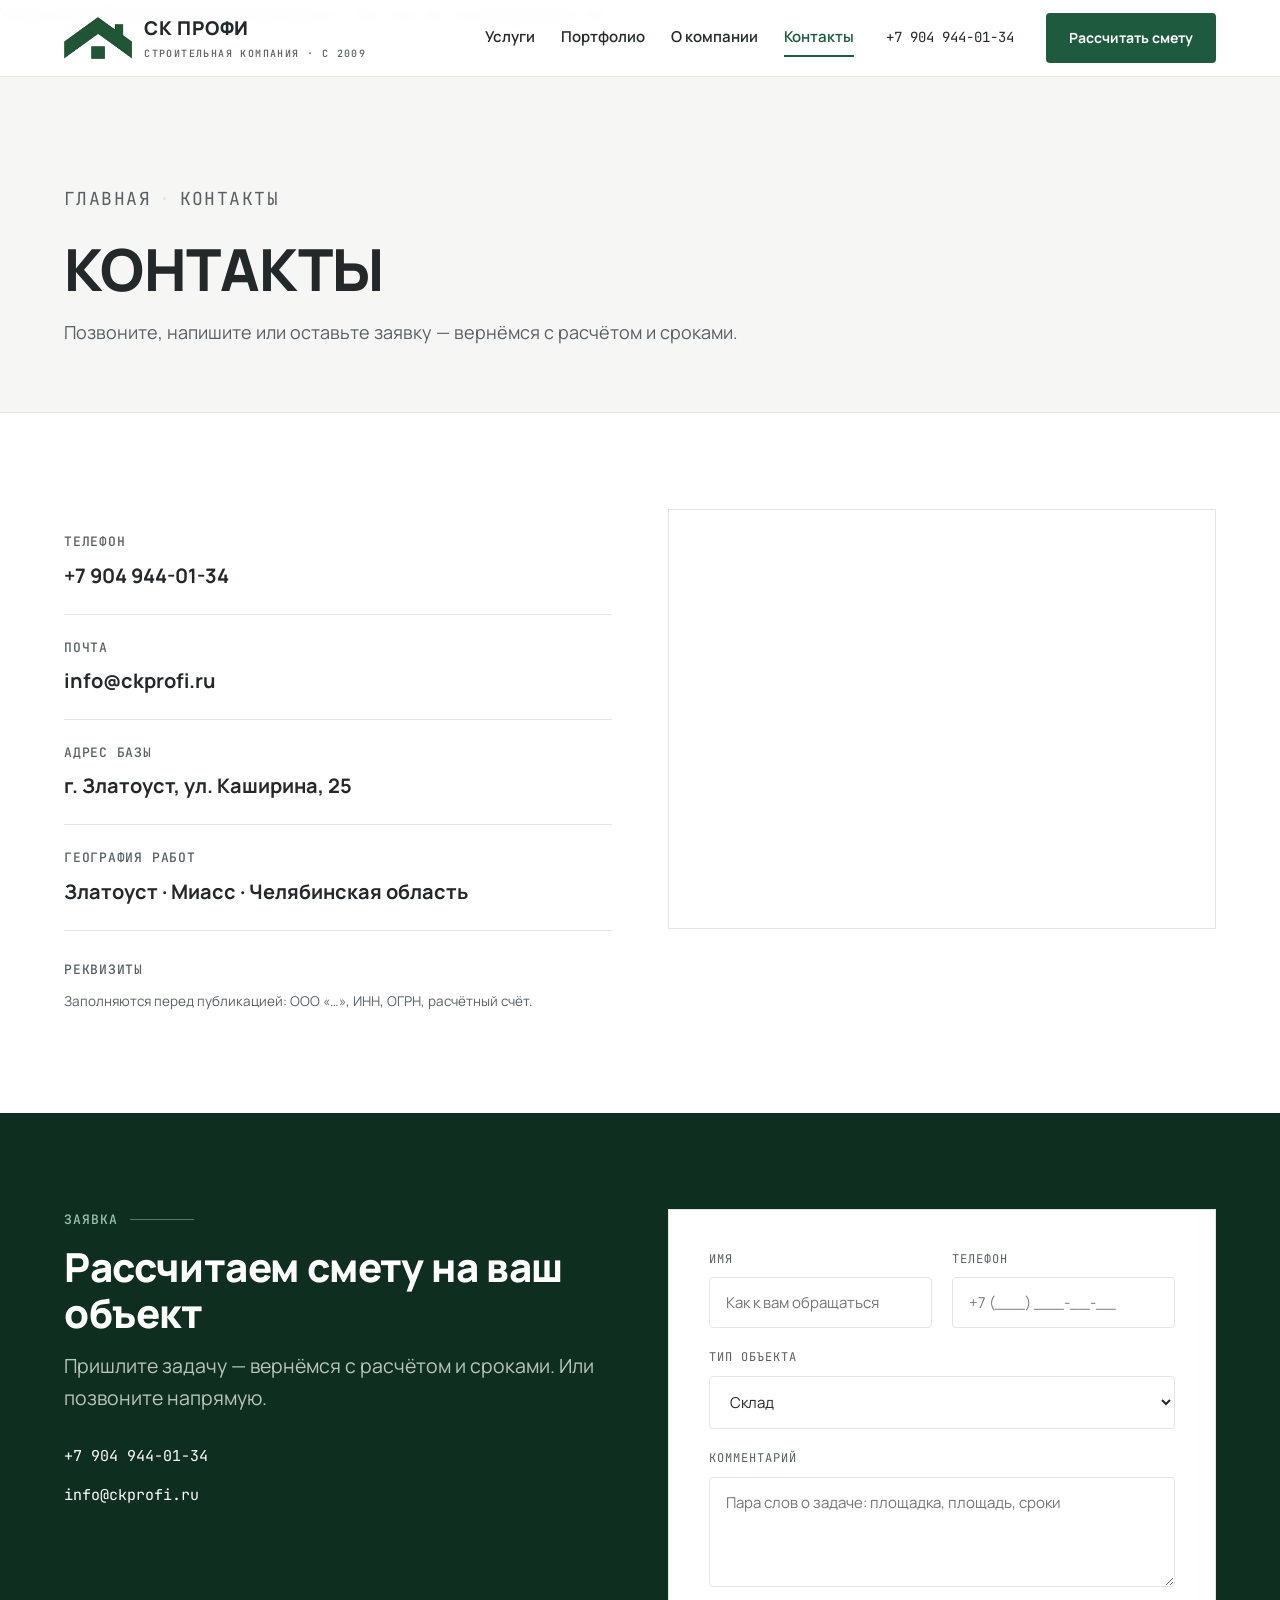
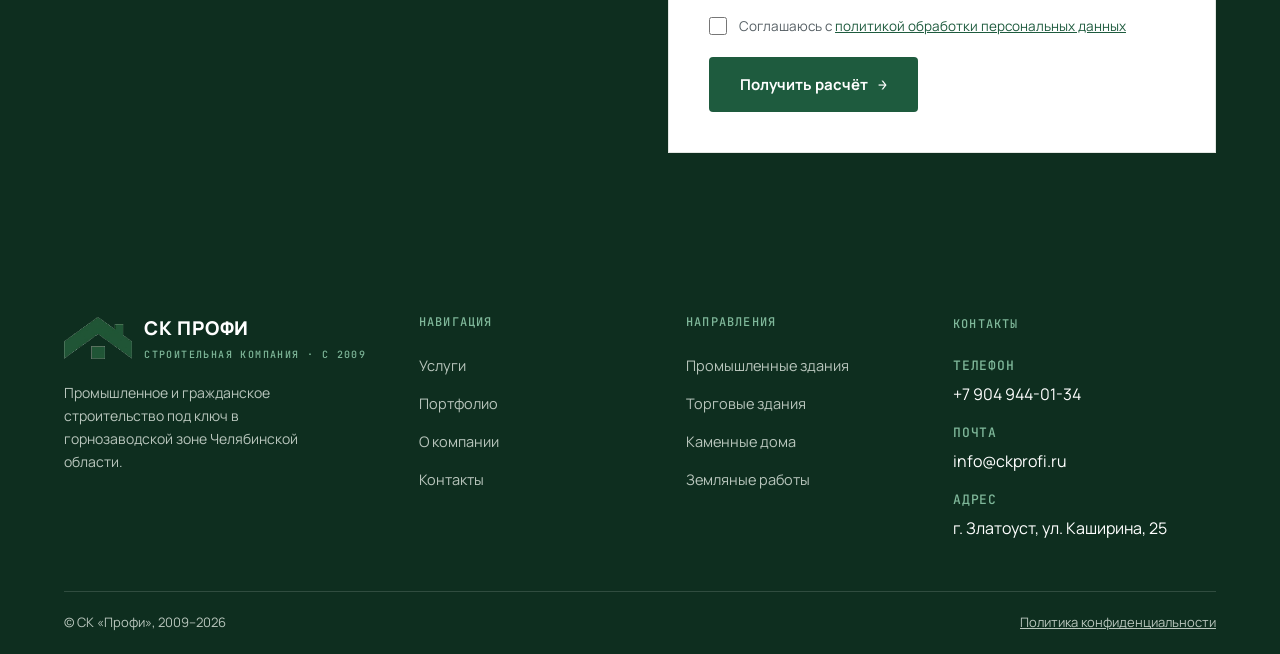
==== kontakty.html @ b0440260 "Add files via upload" ====
<!DOCTYPE html>
<html lang="ru">
<head>
  <meta charset="UTF-8">
  <meta name="viewport" content="width=device-width, initial-scale=1.0">
  <title>Контакты — СК «Профи» | Златоуст, ул. Каширина, 25</title>
  <meta name="description" content="Контакты СК «Профи»: телефон +7 904 944-01-34, почта info@ckprofi.ru, Златоуст. Расчёт сметы на строительство за один звонок.">
  <link rel="icon" type="image/svg+xml" href="img/favicon.svg">
  <link rel="preconnect" href="https://fonts.googleapis.com">
  <link rel="preconnect" href="https://fonts.gstatic.com" crossorigin>
  <link href="https://fonts.googleapis.com/css2?family=Manrope:wght@400;500;600;700;800&family=JetBrains+Mono:wght@400;500;700&display=swap" rel="stylesheet">
  <link rel="stylesheet" href="css/style.css">
</head>
<body>

<header class="header">
  <div class="container header__inner">
    <a class="logo" href="index.html" aria-label="СК Профи — на главную">
      <img class="logo__img" src="img/logo.png" alt="СК Профи">
      <span class="logo__name">СК ПРОФИ<small>СТРОИТЕЛЬНАЯ КОМПАНИЯ · С 2009</small></span>
    </a>
    <nav class="nav">
      <a href="uslugi.html">Услуги</a>
      <a href="portfolio.html">Портфолио</a>
      <a href="o-kompanii.html">О компании</a>
      <a href="kontakty.html" class="active">Контакты</a>
    </nav>
    <a class="header__phone" href="tel:+79049440134">+7 904 944-01-34</a>
    <a class="btn btn--primary" href="#zayavka">Рассчитать смету</a>
    <button class="burger" id="burger" aria-label="Меню"><span></span><span></span><span></span></button>
  </div>
</header>
<div class="mobile-menu" id="mobileMenu">
  <a href="uslugi.html">Услуги</a>
  <a href="portfolio.html">Портфолио</a>
  <a href="o-kompanii.html">О компании</a>
  <a href="kontakty.html">Контакты</a>
  <a class="mono" href="tel:+79049440134">+7 904 944-01-34</a>
  <a class="mono" href="mailto:info@ckprofi.ru">info@ckprofi.ru</a>
</div>

<div class="page-hero">
  <div class="container">
    <p class="breadcrumb"><a href="index.html">Главная</a><span>·</span>Контакты</p>
    <h1>Контакты</h1>
    <p>Позвоните, напишите или оставьте заявку — вернёмся с расчётом и сроками.</p>
  </div>
</div>

<section>
  <div class="container contacts-grid">
    <div>
      <div class="contact-line">
        <span class="mono">Телефон</span>
        <a href="tel:+79049440134">+7 904 944-01-34</a>
      </div>
      <div class="contact-line">
        <span class="mono">Почта</span>
        <a href="mailto:info@ckprofi.ru">info@ckprofi.ru</a>
      </div>
      <div class="contact-line">
        <span class="mono">Адрес базы</span>
        <strong>г. Златоуст, ул. Каширина, 25</strong>
      </div>
      <div class="contact-line">
        <span class="mono">География работ</span>
        <strong>Златоуст · Миасс · Челябинская область</strong>
      </div>
      <div class="requisites">
        <p class="mono" style="margin-bottom:10px">Реквизиты</p>
        <p>Заполняются перед публикацией: ООО «…», ИНН, ОГРН, расчётный счёт.</p>
      </div>
    </div>
    <!-- ШАБЛОН ЯНДЕКС.КАРТЫ: pt=ДОЛГОТА,ШИРОТА — координаты офиса/базы.
         Как получить: открыть https://map.yandex.ru, найти точку, координаты видны в URL или по правому клику «Что здесь?». -->
    <div class="map-frame">
      <iframe src="https://yandex.ru/map-widget/v1/?pt=59.658,55.171&z=15&l=map" title="СК Профи на карте — г. Златоуст, ул. Каширина, 25" loading="lazy" allowfullscreen></iframe>
    </div>
  </div>
</section>

<section class="dark" id="zayavka">
  <div class="container cta-block">
    <div>
      <div class="sec-head" style="margin-bottom:0">
        <p class="sec-label sec-label--light">Заявка</p>
        <h2>Рассчитаем смету на ваш объект</h2>
        <p class="lead">Пришлите задачу — вернёмся с расчётом и сроками. Или позвоните напрямую.</p>
      </div>
      <div class="cta-contacts">
        <a href="tel:+79049440134">+7 904 944-01-34</a>
        <a href="mailto:info@ckprofi.ru">info@ckprofi.ru</a>
      </div>
    </div>
    <form class="form" id="leadForm" action="mailto:info@ckprofi.ru" method="post" enctype="text/plain">
      <div class="field">
        <label for="f-name">Имя</label>
        <input id="f-name" name="Имя" type="text" placeholder="Как к вам обращаться" required>
        <span class="err"></span>
      </div>
      <div class="field">
        <label for="f-phone">Телефон</label>
        <input id="f-phone" name="Телефон" type="tel" placeholder="+7 (___) ___-__-__" required>
        <span class="err"></span>
      </div>
      <div class="field form__full">
        <label for="f-type">Тип объекта</label>
        <select id="f-type" name="Тип объекта">
          <option>Склад</option>
          <option>Производственный цех</option>
          <option>Ангар</option>
          <option>Магазин / торговое здание</option>
          <option>Дом (ИЖС)</option>
          <option>Другое</option>
        </select>
      </div>
      <div class="field form__full">
        <label for="f-msg">Комментарий</label>
        <textarea id="f-msg" name="Комментарий" placeholder="Пара слов о задаче: площадка, площадь, сроки"></textarea>
      </div>
      <label class="consent">
        <input type="checkbox" required>
        <span>Соглашаюсь с <a href="#">политикой обработки персональных данных</a></span>
      </label>
      <div class="form__full"><button class="btn btn--primary" type="submit">Получить расчёт <span class="arr">→</span></button></div>
      <div class="form__ok form__full" id="formOk">Заявка сформирована. Откроется почтовое приложение — нажмите «Отправить». Мы свяжемся с вами в ближайшее время.</div>
    </form>
  </div>
</section>

<footer class="footer">
  <div class="container">
    <div class="footer__grid">
      <div>
        <a class="logo" href="index.html">
          <img class="logo__img" src="img/logo.png" alt="СК Профи">
          <span class="logo__name">СК ПРОФИ<small>СТРОИТЕЛЬНАЯ КОМПАНИЯ · С 2009</small></span>
        </a>
        <p class="footer__slogan">Промышленное и гражданское строительство под ключ в горнозаводской зоне Челябинской области.</p>
      </div>
      <div>
        <h4>Навигация</h4>
        <ul>
          <li><a href="uslugi.html">Услуги</a></li>
          <li><a href="portfolio.html">Портфолио</a></li>
          <li><a href="o-kompanii.html">О компании</a></li>
          <li><a href="kontakty.html">Контакты</a></li>
        </ul>
      </div>
      <div>
        <h4>Направления</h4>
        <ul>
          <li><a href="uslugi.html#prom">Промышленные здания</a></li>
          <li><a href="uslugi.html#grad">Торговые здания</a></li>
          <li><a href="uslugi.html#izhs">Каменные дома</a></li>
          <li><a href="uslugi.html#zemlya">Земляные работы</a></li>
        </ul>
      </div>
      <div class="footer__contact">
        <h4>Контакты</h4>
        <span class="mono">Телефон</span>
        <a href="tel:+79049440134">+7 904 944-01-34</a><br>
        <span class="mono">Почта</span>
        <a href="mailto:info@ckprofi.ru">info@ckprofi.ru</a><br>
        <span class="mono">Адрес</span>
        <span class="val">г. Златоуст, ул. Каширина, 25</span>
      </div>
    </div>
    <div class="footer__bottom">
      <span>© СК «Профи», 2009–<span id="year">2026</span></span>
      <a href="politika.html">Политика конфиденциальности</a>
    </div>
  </div>
</footer>

<script src="js/script.js"></script>
</body>
</html>
---- css/style.css ----
/* ============================================================
   СК «ПРОФИ» — стройка под ключ, Златоуст / Миасс
   Палитра: фирменный зелёный + графит + белый
   ============================================================ */

:root {
  --green:        #1E5B3E;   /* фирменный зелёный */
  --green-dark:   #123D29;
  --green-deep:   #0E2E1F;   /* футер, тёмные секции */
  --graphite:     #23282B;
  --gray:         #576065;
  --line:         #E3E6E2;
  --bg:           #F6F7F5;
  --white:        #FFFFFF;
  --danger:       #B3402A;

  --font: 'Manrope', 'Segoe UI', Arial, sans-serif;
  --mono: 'JetBrains Mono', 'Courier New', monospace;

  --container: 1200px;
  --radius: 4px;
  --header-h: 76px;
}

* { margin: 0; padding: 0; box-sizing: border-box; }

html { scroll-behavior: smooth; }

body {
  font-family: var(--font);
  font-size: 17px;
  line-height: 1.65;
  color: var(--graphite);
  background: var(--white);
}

img { display: block; max-width: 100%; }
a { color: inherit; text-decoration: none; }
ul { list-style: none; }

.container {
  max-width: var(--container);
  margin: 0 auto;
  padding: 0 24px;
}

/* ---------- Типографика ---------- */
h1, h2, h3 { line-height: 1.15; font-weight: 800; letter-spacing: -0.01em; }
h1 { font-size: clamp(32px, 4.6vw, 58px); }
h2 { font-size: clamp(26px, 3.2vw, 40px); }
h3 { font-size: 20px; font-weight: 700; }

.mono {
  font-family: var(--mono);
  font-size: 13px;
  font-weight: 500;
  letter-spacing: 0.06em;
  text-transform: uppercase;
}

.sec-label {
  font-family: var(--mono);
  font-size: 13px;
  font-weight: 500;
  letter-spacing: 0.08em;
  text-transform: uppercase;
  color: var(--green);
  display: flex;
  align-items: center;
  gap: 12px;
  margin-bottom: 14px;
}
.sec-label::after {
  content: "";
  height: 1px;
  width: 64px;
  background: var(--green);
  opacity: .5;
}
.sec-label--light { color: #9CC3AE; }
.sec-label--light::after { background: #9CC3AE; }

.sec-head { margin-bottom: 44px; max-width: 760px; }
.sec-head p.lead { color: var(--gray); font-size: 19.5px; margin-top: 14px; }

section { padding: 96px 0; }
section.tint { background: var(--bg); }
section.dark { background: var(--green-deep); color: var(--white); }
section.dark .sec-head p.lead { color: #B9C6BD; }

/* ---------- Кнопки ---------- */
.btn {
  display: inline-flex;
  align-items: center;
  justify-content: center;
  gap: 10px;
  padding: 16px 30px;
  border-radius: var(--radius);
  font-family: var(--font);
  font-size: 15px;
  font-weight: 700;
  border: 1.5px solid transparent;
  cursor: pointer;
  transition: background .2s ease, color .2s ease, border-color .2s ease;
  white-space: nowrap;
}
.btn--primary { background: var(--green); color: var(--white); }
.btn--primary:hover { background: var(--green-dark); }
.btn--outline { border-color: var(--graphite); color: var(--graphite); background: transparent; }
.btn--outline:hover { background: var(--graphite); color: var(--white); }
.btn--outline-light { border-color: rgba(255,255,255,.7); color: var(--white); }
.btn--outline-light:hover { background: var(--white); color: var(--graphite); }
.btn .arr { font-family: var(--mono); }

/* ---------- Клеймо-тег ---------- */
.tag {
  display: inline-block;
  font-family: var(--mono);
  font-size: 12px;
  letter-spacing: .08em;
  text-transform: uppercase;
  padding: 5px 10px;
  border: 1px solid var(--line);
  background: var(--white);
  color: var(--graphite);
}
.tag--green { border-color: var(--green); color: var(--green); }
.tag--fill { background: var(--green); border-color: var(--green); color: var(--white); }
.tag--dark { background: var(--graphite); border-color: var(--graphite); color: var(--white); }

/* ---------- Шапка ---------- */
.header {
  position: fixed;
  top: 0; left: 0; right: 0;
  z-index: 100;
  background: rgba(255,255,255,.96);
  backdrop-filter: blur(8px);
  border-bottom: 1px solid var(--line);
}
.header__inner {
  height: var(--header-h);
  display: flex;
  align-items: center;
  gap: 32px;
}
.logo { display: flex; align-items: center; gap: 12px; }
.logo svg { height: 38px; width: auto; }
.logo__name { font-weight: 800; font-size: 19px; letter-spacing: .04em; }
.logo__name small {
  display: block;
  font-family: var(--mono);
  font-size: 10px;
  font-weight: 500;
  letter-spacing: .14em;
  color: var(--gray);
  margin-top: 2px;
}
.nav { display: flex; gap: 26px; margin-left: auto; }
.nav a {
  font-size: 15px; font-weight: 600; color: var(--graphite);
  padding: 6px 0; border-bottom: 2px solid transparent;
}
.nav a:hover { color: var(--green); }
.nav a.active { color: var(--green); border-bottom-color: var(--green); }
.header__phone {
  font-family: var(--mono);
  font-size: 14px;
  color: var(--graphite);
  white-space: nowrap;
}
.header__phone:hover { color: var(--green); }
.header .btn { padding: 12px 22px; font-size: 14px; }

.burger {
  display: none;
  width: 44px; height: 44px;
  background: none; border: 1px solid var(--line); border-radius: var(--radius);
  cursor: pointer;
  flex-direction: column;
  align-items: center; justify-content: center;
  gap: 5px;
}
.burger span { display: block; width: 20px; height: 2px; background: var(--graphite); transition: transform .25s, opacity .25s; }
.burger.open span:nth-child(1) { transform: translateY(7px) rotate(45deg); }
.burger.open span:nth-child(2) { opacity: 0; }
.burger.open span:nth-child(3) { transform: translateY(-7px) rotate(-45deg); }

/* ---------- Герой ---------- */
.hero {
  position: relative;
  min-height: 92vh;
  display: flex;
  align-items: flex-end;
  color: var(--white);
  padding: 0;
  background: var(--green-deep);
}
.hero__bg { position: absolute; inset: 0; overflow: hidden; }
.hero__bg img { width: 100%; height: 100%; object-fit: cover; opacity: .85; }
.hero__bg::after {
  content: "";
  position: absolute; inset: 0;
  background: linear-gradient(180deg, rgba(14,46,31,.25) 0%, rgba(14,46,31,.55) 55%, rgba(14,46,31,.92) 100%);
}
.hero__content { position: relative; padding: 180px 24px 72px; width: 100%; max-width: 1248px; margin: 0 auto; }
.hero__title { max-width: 820px; text-transform: uppercase; }
.hero__sub {
  margin-top: 20px;
  font-size: clamp(16px, 1.6vw, 20px);
  color: #D7E2DB;
  max-width: 640px;
}
.hero__meta {
  margin-top: 16px;
  font-family: var(--mono);
  font-size: 13px;
  letter-spacing: .1em;
  text-transform: uppercase;
  color: #9CC3AE;
}
.hero__cta { display: flex; flex-wrap: wrap; gap: 16px; margin-top: 34px; }
.hero__bottom {
  position: relative;
  border-top: 1px solid rgba(255,255,255,.18);
  padding: 14px 0;
}
.hero__bottom .container {
  display: flex;
  justify-content: space-between;
  gap: 24px;
  flex-wrap: wrap;
}
.hero__ticker {
  font-family: var(--mono);
  font-size: 12.5px;
  letter-spacing: .12em;
  text-transform: uppercase;
  color: #B9C6BD;
}

/* ---------- Полоса цифр ---------- */
.stats { padding: 0; }
.stats__grid {
  display: grid;
  grid-template-columns: repeat(4, 1fr);
  border-left: 1px solid var(--line);
}
.stat {
  padding: 40px 32px;
  border-right: 1px solid var(--line);
}
.stat__num {
  font-size: clamp(34px, 3.4vw, 52px);
  font-weight: 800;
  color: var(--green);
  line-height: 1;
}
.stat__cap {
  margin-top: 12px;
  font-family: var(--mono);
  font-size: 12px;
  letter-spacing: .08em;
  text-transform: uppercase;
  color: var(--gray);
}

/* ---------- Карточки «Почему мы» ---------- */
.cards {
  display: grid;
  grid-template-columns: repeat(4, 1fr);
  gap: 1px;
  background: var(--line);
  border: 1px solid var(--line);
}
.card {
  background: var(--white);
  padding: 32px 28px;
  transition: background .2s ease;
}
.card:hover { background: var(--bg); }
.card__icon { height: 46px; margin-bottom: 20px; color: var(--green); }
.card__icon svg { height: 100%; width: auto; }
.card h3 { margin-bottom: 10px; }
.card p { font-size: 15.5px; color: var(--gray); }

/* ---------- Направления ---------- */
.dirs { display: grid; grid-template-columns: repeat(3, 1fr); gap: 28px; }
.dir {
  border: 1px solid var(--line);
  background: var(--white);
  display: flex; flex-direction: column;
  transition: border-color .2s ease, transform .2s ease;
}
.dir:hover { border-color: var(--green); transform: translateY(-3px); }
.dir__photo { aspect-ratio: 16/10; overflow: hidden; }
.dir__photo img { width: 100%; height: 100%; object-fit: cover; transition: transform .5s ease; }
.dir:hover .dir__photo img { transform: scale(1.04); }
.dir__body { padding: 24px; display: flex; flex-direction: column; gap: 10px; flex: 1; }
.dir__body p { font-size: 15.5px; color: var(--gray); flex: 1; }
.dir__link {
  font-family: var(--mono);
  font-size: 13px;
  letter-spacing: .06em;
  text-transform: uppercase;
  color: var(--green);
  margin-top: 6px;
}
.dir__link:hover { text-decoration: underline; }

/* ---------- Таймлайн этапов ---------- */
.steps { display: flex; flex-direction: column; }
.step {
  display: grid;
  grid-template-columns: 90px 300px 1fr;
  gap: 28px;
  padding: 26px 0;
  border-top: 1px solid rgba(255,255,255,.14);
  align-items: baseline;
}
.step:last-child { border-bottom: 1px solid rgba(255,255,255,.14); }
.step__num {
  font-family: var(--mono);
  font-size: 22px;
  font-weight: 700;
  color: var(--green);
}
section.dark .step__num { color: #7FB89A; }
.step h3 { color: var(--white); }
.step p { color: #B9C6BD; font-size: 16px; max-width: 640px; }
.step--light { border-top-color: var(--line); }
.step--light h3 { color: var(--graphite); }
.step--light p { color: var(--gray); }
.step--light .step__num { color: var(--green); }

/* ---------- Техника / два колонки ---------- */
.split {
  display: grid;
  grid-template-columns: 1fr 1fr;
  gap: 64px;
  align-items: center;
}
.split__photo { position: relative; }
.split__photo img { width: 100%; border: 1px solid var(--line); }
.split__photo .tag { position: absolute; left: 16px; top: 16px; }
.checklist { margin-top: 26px; display: flex; flex-direction: column; gap: 14px; }
.checklist li {
  display: flex; gap: 14px; align-items: flex-start;
  font-size: 16.5px;
}
.checklist li::before {
  content: "";
  flex: 0 0 auto;
  width: 18px; height: 18px;
  margin-top: 4px;
  background: var(--green);
  clip-path: polygon(14% 44%, 0 60%, 40% 100%, 100% 18%, 84% 4%, 40% 68%);
}

/* ---------- Слайдер объектов ---------- */
.slider { position: relative; }
.slider__track-wrap { overflow: hidden; }
.slider__track {
  display: flex;
  transition: transform .45s ease;
}
.slider__slide { flex: 0 0 33.3333%; padding: 0 14px; }
.slider__nav {
  display: flex; gap: 10px; justify-content: flex-end; margin-bottom: 22px;
}
.slider__btn {
  width: 46px; height: 46px;
  border: 1px solid var(--line);
  background: var(--white);
  border-radius: var(--radius);
  font-family: var(--mono); font-size: 16px;
  color: var(--graphite);
  cursor: pointer;
  transition: all .2s ease;
}
.slider__btn:hover { background: var(--green); border-color: var(--green); color: var(--white); }
.slider__btn:disabled { opacity: .35; cursor: default; }
.slider__btn:disabled:hover { background: var(--white); color: var(--graphite); border-color: var(--line); }
.slider__dots { display: flex; gap: 8px; justify-content: center; margin-top: 26px; }
.slider__dot {
  width: 28px; height: 3px; border: none; background: var(--line); cursor: pointer; padding: 0;
}
.slider__dot.active { background: var(--green); }

/* ---------- Карточка объекта ---------- */
.obj-card {
  display: flex; flex-direction: column;
  background: var(--white);
  border: 1px solid var(--line);
  transition: border-color .2s ease;
  height: 100%;
}
.obj-card:hover { border-color: var(--green); }
.obj-card__photo { position: relative; aspect-ratio: 4/3; overflow: hidden; }
.obj-card__photo img { width: 100%; height: 100%; object-fit: cover; transition: transform .5s ease; }
.obj-card:hover .obj-card__photo img { transform: scale(1.04); }
.obj-card__photo .tag { position: absolute; top: 14px; left: 14px; }
.obj-card__body { padding: 22px; display: flex; flex-direction: column; gap: 10px; flex: 1; }
.obj-card__meta {
  font-family: var(--mono);
  font-size: 12px;
  letter-spacing: .08em;
  text-transform: uppercase;
  color: var(--gray);
}
.obj-card__body p { font-size: 15.5px; color: var(--gray); flex: 1; }

.objs-grid { display: grid; grid-template-columns: repeat(3, 1fr); gap: 28px; }
.objs-grid--2 { grid-template-columns: repeat(2, 1fr); }

/* ---------- Фильтры портфолио ---------- */
.filters { display: flex; flex-wrap: wrap; gap: 10px; margin-bottom: 40px; }
.filter {
  font-family: var(--mono);
  font-size: 13px;
  letter-spacing: .06em;
  text-transform: uppercase;
  padding: 10px 18px;
  border: 1px solid var(--line);
  background: var(--white);
  cursor: pointer;
  color: var(--graphite);
  transition: all .2s ease;
}
.filter:hover { border-color: var(--green); color: var(--green); }
.filter.active { background: var(--green); border-color: var(--green); color: var(--white); }

/* ---------- Форма ---------- */
.form {
  background: var(--white);
  border: 1px solid var(--line);
  padding: 40px;
  display: grid;
  grid-template-columns: 1fr 1fr;
  gap: 20px;
}
.form__full { grid-column: 1 / -1; }
.field label {
  display: block;
  font-family: var(--mono);
  font-size: 12px;
  letter-spacing: .08em;
  text-transform: uppercase;
  color: var(--gray);
  margin-bottom: 8px;
}
.field input,
.field select,
.field textarea {
  width: 100%;
  padding: 14px 16px;
  font-family: var(--font);
  font-size: 15px;
  color: var(--graphite);
  background: var(--white);
  border: 1px solid var(--line);
  border-radius: var(--radius);
  transition: border-color .2s ease;
}
.field input:focus,
.field select:focus,
.field textarea:focus { outline: none; border-color: var(--green); }
.field textarea { resize: vertical; min-height: 110px; }
.consent {
  grid-column: 1 / -1;
  display: flex; gap: 12px; align-items: flex-start;
  font-size: 13.5px; color: var(--gray);
}
.consent input { width: 18px; height: 18px; margin-top: 2px; accent-color: var(--green); }
.consent a { color: var(--green); text-decoration: underline; }
.form__note {
  grid-column: 1 / -1;
  font-size: 13px; color: var(--gray);
}
.form__ok {
  display: none;
  padding: 16px 20px;
  border: 1px solid var(--green);
  background: #EDF5F0;
  color: var(--green-dark);
  font-size: 14.5px;
}
.form__ok.show { display: block; }

.cta-block { display: grid; grid-template-columns: 1fr 1fr; gap: 56px; align-items: start; }
.cta-block h2 { color: var(--white); }
.cta-block .lead { color: #B9C6BD; margin-top: 14px; font-size: 17px; }
.cta-contacts { margin-top: 30px; display: flex; flex-direction: column; gap: 14px; }
.cta-contacts a {
  font-family: var(--mono); font-size: 15px; color: var(--white);
}
.cta-contacts a:hover { color: #9CC3AE; }

/* ---------- Внутренняя шапка страницы ---------- */
.page-hero {
  padding: calc(var(--header-h) + 64px) 0 64px;
  background: var(--bg);
  border-bottom: 1px solid var(--line);
}
.page-hero h1 { text-transform: uppercase; max-width: 900px; }
.page-hero p { margin-top: 16px; color: var(--gray); font-size: 18px; max-width: 680px; }
.breadcrumb {
  font-family: var(--mono); font-size: 12px; letter-spacing: .08em;
  text-transform: uppercase; color: var(--gray); margin-bottom: 22px;
}
.breadcrumb a:hover { color: var(--green); }
.breadcrumb span { margin: 0 8px; color: var(--line); }

/* ---------- Якорная навигация услуг ---------- */
.anchors {
  position: sticky; top: var(--header-h); z-index: 50;
  background: var(--white);
  border-bottom: 1px solid var(--line);
}
.anchors__row { display: flex; gap: 4px; overflow-x: auto; scrollbar-width: none; }
.anchors__row::-webkit-scrollbar { display: none; }
.anchors a {
  font-family: var(--mono);
  font-size: 12.5px;
  letter-spacing: .06em;
  text-transform: uppercase;
  padding: 16px 18px;
  white-space: nowrap;
  color: var(--gray);
  border-bottom: 2px solid transparent;
}
.anchors a:hover { color: var(--green); }
.anchors a.active { color: var(--green); border-bottom-color: var(--green); }

.svc-block { padding: 80px 0; border-top: 1px solid var(--line); scroll-margin-top: calc(var(--header-h) + 60px); }
.svc-block:first-of-type { border-top: none; }
.svc-block .split { align-items: start; }
.svc-block h2 { margin-bottom: 8px; }
.svc-block .mono-svc { color: var(--green); margin-bottom: 18px; display: block; }
.svc-block p { color: var(--gray); margin-bottom: 14px; max-width: 560px; font-size: 16.5px; }
.svc-list { margin-top: 8px; display: flex; flex-wrap: wrap; gap: 8px; }

/* ---------- Карточка объекта (страница) ---------- */
.object-head { padding-bottom: 0; }
.object-meta {
  display: flex; flex-wrap: wrap; gap: 8px; margin-top: 22px;
}
.gallery { display: grid; grid-template-columns: 2fr 1fr; gap: 20px; }
.gallery__main { position: relative; border: 1px solid var(--line); }
.gallery__main img { width: 100%; height: 100%; object-fit: cover; aspect-ratio: 16/10; }
.gallery__thumbs { display: grid; grid-template-rows: repeat(3, 1fr); gap: 20px; }
.gallery__thumbs button {
  border: 1px solid var(--line); padding: 0; background: none; cursor: pointer;
  overflow: hidden; position: relative;
}
.gallery__thumbs button img { width: 100%; height: 100%; object-fit: cover; aspect-ratio: 16/6.7; }
.gallery__thumbs button.active { border-color: var(--green); box-shadow: inset 0 0 0 2px var(--green); }
.task-grid { display: grid; grid-template-columns: 1fr 1fr; gap: 56px; }
.task-grid h3 { margin-bottom: 14px; }
.task-grid p { color: var(--gray); }

/* ---------- Документы / СРО ---------- */
.docs { display: grid; grid-template-columns: repeat(4, 1fr); gap: 24px; }
.doc {
  border: 1px solid var(--line);
  padding: 28px 24px;
  background: var(--white);
  transition: border-color .2s ease;
}
.doc:hover { border-color: var(--green); }
.doc__num { font-family: var(--mono); font-size: 13px; color: var(--green); letter-spacing: .08em; }
.doc h3 { font-size: 16px; margin-top: 12px; }
.doc p { font-size: 13.5px; color: var(--gray); margin-top: 8px; }

/* ---------- Контакты ---------- */
.contacts-grid { display: grid; grid-template-columns: 1fr 1fr; gap: 56px; align-items: start; }
.contact-line { padding: 22px 0; border-bottom: 1px solid var(--line); }
.contact-line .mono { color: var(--gray); display: block; margin-bottom: 6px; }
.contact-line a, .contact-line strong { font-size: 20px; font-weight: 700; }
.contact-line a:hover { color: var(--green); }
.map {
  border: 1px solid var(--line);
  background:
    repeating-linear-gradient(0deg, transparent, transparent 39px, var(--line) 39px, var(--line) 40px),
    repeating-linear-gradient(90deg, transparent, transparent 39px, var(--line) 39px, var(--line) 40px),
    var(--bg);
  min-height: 420px;
  display: flex; align-items: center; justify-content: center;
  flex-direction: column; gap: 12px;
  color: var(--gray);
}
.requisites { font-size: 13.5px; color: var(--gray); margin-top: 28px; }
.requisites p { margin-bottom: 4px; }

/* ---------- CTA-полоса ---------- */
.cta-strip {
  background: var(--green);
  color: var(--white);
  padding: 56px 0;
}
.cta-strip .container { display: flex; align-items: center; justify-content: space-between; gap: 32px; flex-wrap: wrap; }
.cta-strip h2 { font-size: clamp(22px, 2.6vw, 32px); max-width: 640px; }
.cta-strip .btn { background: var(--white); color: var(--green); }
.cta-strip .btn:hover { background: var(--graphite); color: var(--white); }

/* ---------- Футер ---------- */
.footer { background: var(--green-deep); color: #B9C6BD; padding: 64px 0 0; }
.footer__grid {
  display: grid;
  grid-template-columns: 1.4fr 1fr 1fr 1.2fr;
  gap: 48px;
  padding-bottom: 48px;
}
.footer .logo__name { color: var(--white); }
.footer .logo__name small { color: #7FB89A; }
.footer__slogan { margin-top: 18px; font-size: 14px; max-width: 280px; }
.footer h4 {
  font-family: var(--mono); font-size: 12px; font-weight: 500;
  letter-spacing: .1em; text-transform: uppercase;
  color: #7FB89A; margin-bottom: 18px;
}
.footer ul li { margin-bottom: 10px; }
.footer ul a { font-size: 14.5px; }
.footer ul a:hover { color: var(--white); }
.footer__contact { font-size: 14.5px; line-height: 1.9; }
.footer__contact a:hover { color: var(--white); }
.footer__contact .mono { color: #7FB89A; display: block; margin-top: 12px; }
.footer__contact a, .footer__contact span.val { color: var(--white); font-size: 16px; }
.footer__bottom {
  border-top: 1px solid rgba(255,255,255,.14);
  padding: 20px 0;
  font-size: 13px;
  display: flex; justify-content: space-between; gap: 16px; flex-wrap: wrap;
}
.footer__bottom a { text-decoration: underline; }
.footer__bottom a:hover { color: var(--white); }

/* ---------- Утилиты ---------- */
.mt-40 { margin-top: 40px; }
.center { text-align: center; }
.grid-2 { display: grid; grid-template-columns: 1fr 1fr; gap: 56px; align-items: center; }
.note-verify {
  font-family: var(--mono); font-size: 12px; color: var(--danger);
  letter-spacing: .04em; margin-top: 10px;
}

/* ---------- Адаптив ---------- */
@media (max-width: 1024px) {
  .cards { grid-template-columns: repeat(2, 1fr); }
  .dirs { grid-template-columns: repeat(2, 1fr); }
  .objs-grid, .objs-grid--2 { grid-template-columns: repeat(2, 1fr); }
  .stats__grid { grid-template-columns: repeat(2, 1fr); }
  .stat { border-bottom: 1px solid var(--line); }
  .docs { grid-template-columns: repeat(2, 1fr); }
  .footer__grid { grid-template-columns: 1fr 1fr; }
  .slider__slide { flex: 0 0 50%; }
  .step { grid-template-columns: 70px 1fr; }
  .step p { grid-column: 2; }
}

@media (max-width: 860px) {
  section { padding: 64px 0; }
  .nav, .header__phone, .header .btn { display: none; }
  .burger { display: flex; margin-left: auto; }
  .mobile-menu {
    position: fixed; top: var(--header-h); left: 0; right: 0; bottom: 0;
    background: var(--white); z-index: 99;
    padding: 32px 24px;
    display: none; flex-direction: column; gap: 8px;
  }
  .mobile-menu.open { display: flex; }
  .mobile-menu a {
    font-size: 22px; font-weight: 700; padding: 14px 0;
    border-bottom: 1px solid var(--line);
  }
  .mobile-menu .mono { color: var(--green); margin-top: 24px; }
  .split, .grid-2, .cta-block, .contacts-grid, .task-grid, .gallery, .form { grid-template-columns: 1fr; }
  .gallery__thumbs { grid-template-rows: none; grid-template-columns: repeat(3, 1fr); }
  .gallery__thumbs button img { aspect-ratio: 16/10; }
  .hero { min-height: 78vh; }
  .hero__bottom .container { flex-direction: column; gap: 8px; align-items: flex-start; }
}

@media (max-width: 620px) {
  .dirs, .objs-grid, .objs-grid--2 { grid-template-columns: 1fr; }
  .cards { grid-template-columns: 1fr; }
  .stats__grid { grid-template-columns: 1fr; }
  .stat { border-bottom: 1px solid var(--line); padding: 28px 24px; }
  .slider__slide { flex: 0 0 100%; padding: 0 6px; }
  .form { padding: 26px; }
  .docs { grid-template-columns: 1fr; }
  .footer__grid { grid-template-columns: 1fr; gap: 32px; }
  .step { grid-template-columns: 1fr; gap: 8px; }
  .step p { grid-column: auto; }
}


/* ---------- Логотип-картинка ---------- */
.logo__img { height: 42px; width: auto; display: block; }

/* ---------- Появление при скролле ---------- */
.reveal {
  opacity: 0;
  transform: translateY(28px);
  transition: opacity .7s ease, transform .7s ease;
}
.reveal.visible { opacity: 1; transform: none; }
@media (prefers-reduced-motion: reduce) {
  .reveal { opacity: 1; transform: none; transition: none; }
  .strip__track { animation: none !important; }
}

/* ---------- Параллакс героя ---------- */
.hero__bg img { will-change: transform; }
.hero__bg { transition: transform .15s ease-out; }

/* ---------- «Живые» ховеры ---------- */
.obj-card { transition: border-color .25s ease, box-shadow .25s ease, transform .25s ease; }
.obj-card:hover { box-shadow: 0 18px 40px -18px rgba(18,61,41,.35); transform: translateY(-4px); }
.dir { transition: border-color .25s ease, transform .25s ease, box-shadow .25s ease; }
.dir:hover { box-shadow: 0 18px 40px -18px rgba(18,61,41,.3); }
.card { transition: background .25s ease, transform .25s ease; }
.card:hover { transform: translateY(-3px); }
.btn { transition: background .2s ease, color .2s ease, border-color .2s ease, transform .2s ease; }
.btn:hover { transform: translateY(-1px); }
.btn .arr { transition: transform .2s ease; }
.btn:hover .arr { transform: translateX(4px); }
.dir__link, .obj-card, .filter, .slider__btn, .doc, .tech-card { cursor: pointer; }
.step { transition: background .25s ease; }
.step:hover { background: rgba(255,255,255,.03); }
.step--light:hover { background: var(--bg); }

/* ---------- Фотолента «Процесс работ» ---------- */
.strip { overflow: hidden; position: relative; }
.strip__track {
  display: flex; gap: 20px; width: max-content;
  animation: strip 45s linear infinite;
}
.strip:hover .strip__track { animation-play-state: paused; }
.strip__item {
  flex: 0 0 300px; position: relative; overflow: hidden;
  border: 1px solid var(--line);
}
.strip__item img { width: 100%; aspect-ratio: 4/3; object-fit: cover; display: block; transition: transform .5s ease; }
.strip__item:hover img { transform: scale(1.05); }
.strip__item .tag { position: absolute; left: 12px; bottom: 12px; }
@keyframes strip {
  from { transform: translateX(0); }
  to   { transform: translateX(-50%); }
}

/* ---------- Парк техники ---------- */
.tech-grid { display: grid; grid-template-columns: repeat(2, 1fr); gap: 28px; }
.tech-card {
  display: grid; grid-template-columns: 240px 1fr;
  border: 1px solid var(--line); background: var(--white);
  transition: border-color .25s ease, box-shadow .25s ease;
}
.tech-card:hover { border-color: var(--green); box-shadow: 0 18px 40px -20px rgba(18,61,41,.35); }
.tech-card__photo { overflow: hidden; }
.tech-card__photo img { width: 100%; height: 100%; object-fit: cover; transition: transform .5s ease; }
.tech-card:hover .tech-card__photo img { transform: scale(1.05); }
.tech-card__body { padding: 26px 28px; }
.tech-card__body h3 { margin-bottom: 6px; }
.tech-card__body .mono { color: var(--green); display: block; margin-bottom: 12px; }
.tech-card__body p { font-size: 15px; color: var(--gray); }
.specs { margin-top: 14px; display: flex; flex-direction: column; gap: 8px; }
.specs div { display: flex; justify-content: space-between; gap: 16px; border-bottom: 1px dashed var(--line); padding-bottom: 7px; font-size: 14.5px; }
.specs dt { color: var(--gray); }
.specs dd { font-family: var(--mono); font-size: 13px; font-weight: 700; color: var(--green-dark); text-align: right; }

/* ---------- Валидация формы ---------- */
.field { position: relative; }
.field .err {
  display: none;
  position: absolute; left: 0; top: 100%;
  margin-top: 4px;
  font-size: 12.5px; color: var(--danger);
}
.field.invalid input, .field.invalid select, .field.invalid textarea { border-color: var(--danger); }
.field.invalid .err { display: block; }
.consent.invalid span { color: var(--danger); }

/* ---------- Яндекс.Карта ---------- */
.map-frame {
  border: 1px solid var(--line);
  min-height: 420px;
  position: relative;
}
.map-frame iframe {
  position: absolute; inset: 0; width: 100%; height: 100%; border: 0;
}

/* ---------- Адаптив: техника и лента ---------- */
@media (max-width: 1024px) {
  .tech-grid { grid-template-columns: 1fr; }
}
@media (max-width: 680px) {
  .tech-card { grid-template-columns: 1fr; }
  .tech-card__photo img { aspect-ratio: 16/9; }
  .strip__item { flex: 0 0 240px; }
}
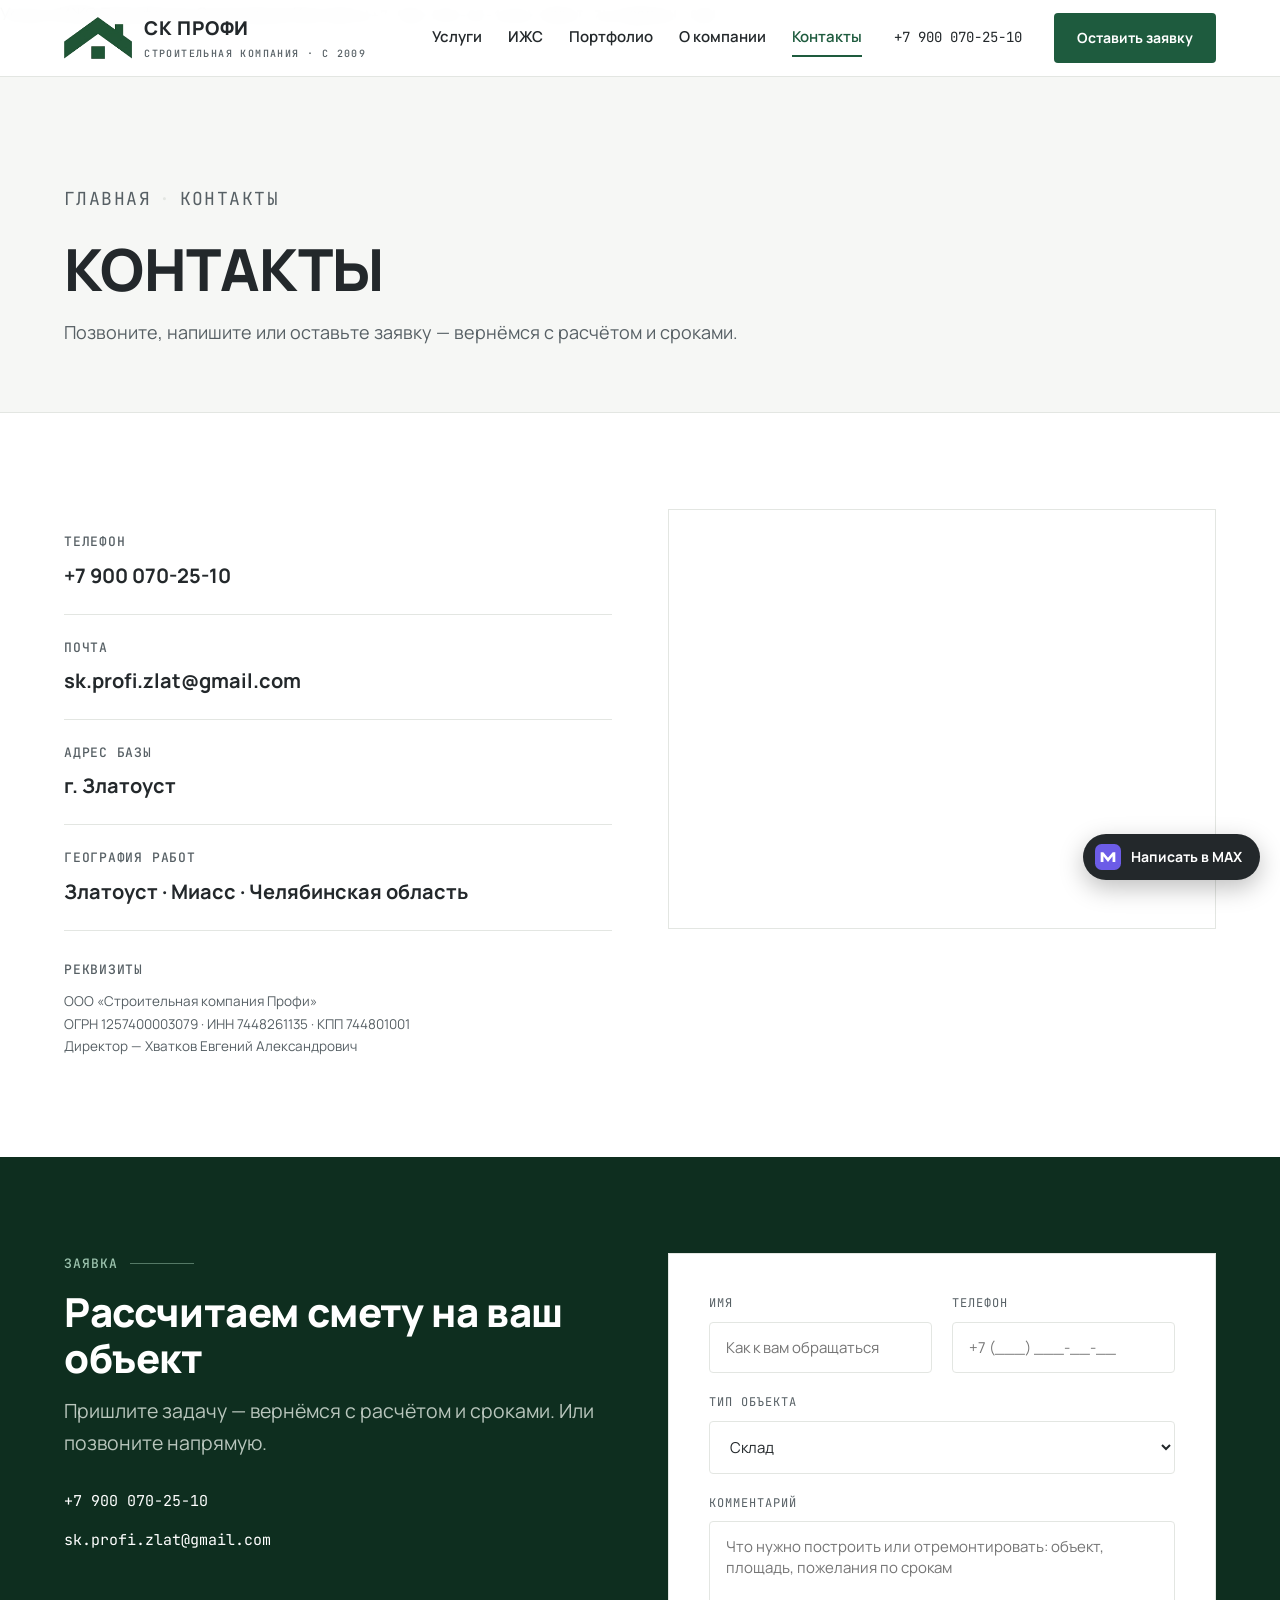
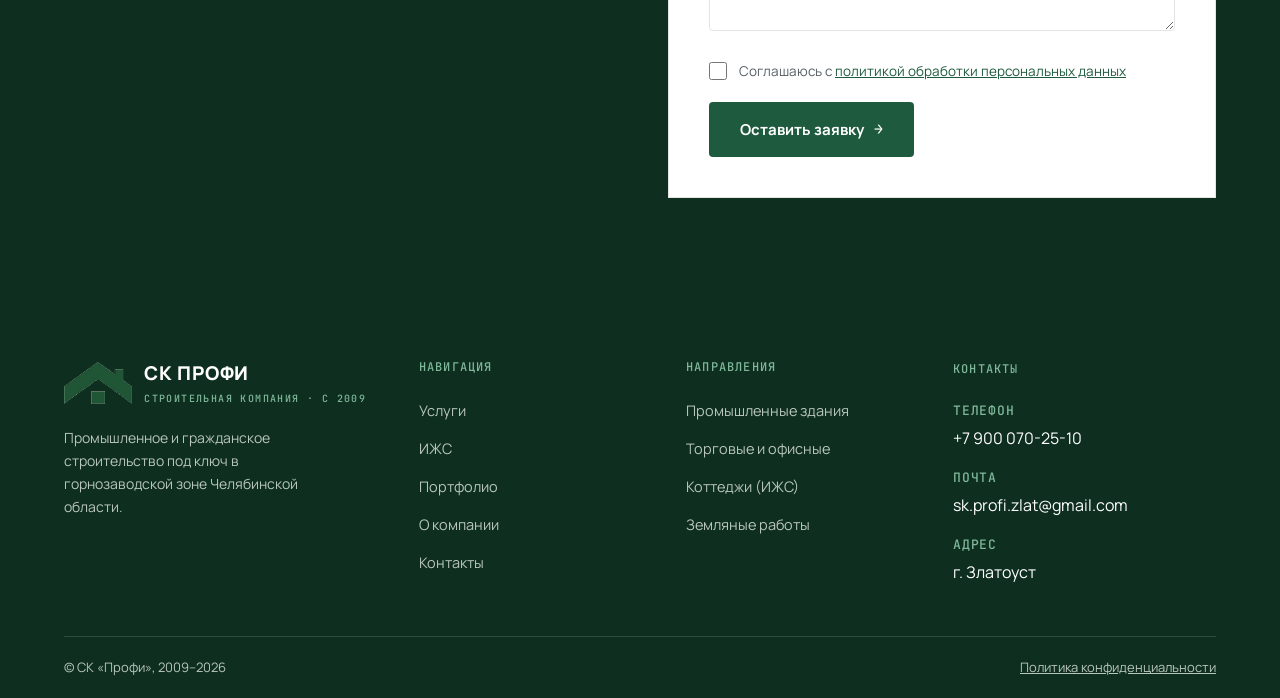
==== commit ffd533f6: "Add files via upload" ====
--- a/kontakty.html
+++ b/kontakty.html
@@ -3,8 +3,13 @@
 <head>
   <meta charset="UTF-8">
   <meta name="viewport" content="width=device-width, initial-scale=1.0">
-  <title>Контакты — СК «Профи» | Златоуст, ул. Каширина, 25</title>
-  <meta name="description" content="Контакты СК «Профи»: телефон +7 904 944-01-34, почта info@ckprofi.ru, Златоуст. Расчёт сметы на строительство за один звонок.">
+  <title>Контакты СК «Профи» — Златоуст и Миасс | +7 900 070-25-10</title>
+  <meta name="description" content="Контакты строительной компании «Профи»: +7 900 070-25-10, sk.profi.zlat@gmail.com. Работаем в Златоусте, Миассе и Челябинской области. Оставьте заявку на расчёт сметы.">
+  <meta property="og:type" content="website">
+  <meta property="og:locale" content="ru_RU">
+  <meta property="og:title" content="Контакты СК «Профи» — Златоуст и Миасс">
+  <meta property="og:description" content="Позвоните, напишите или оставьте заявку — обсудим задачу, сроки и расчёт стоимости.">
+  <meta property="og:image" content="img/hero.jpg">
   <link rel="icon" type="image/svg+xml" href="img/favicon.svg">
   <link rel="preconnect" href="https://fonts.googleapis.com">
   <link rel="preconnect" href="https://fonts.gstatic.com" crossorigin>
@@ -21,22 +26,24 @@
     </a>
     <nav class="nav">
       <a href="uslugi.html">Услуги</a>
+      <a href="izhs.html">ИЖС</a>
       <a href="portfolio.html">Портфолио</a>
       <a href="o-kompanii.html">О компании</a>
       <a href="kontakty.html" class="active">Контакты</a>
     </nav>
-    <a class="header__phone" href="tel:+79049440134">+7 904 944-01-34</a>
-    <a class="btn btn--primary" href="#zayavka">Рассчитать смету</a>
+    <a class="header__phone" href="tel:+79000702510">+7 900 070-25-10</a>
+    <a class="btn btn--primary" href="#zayavka">Оставить заявку</a>
     <button class="burger" id="burger" aria-label="Меню"><span></span><span></span><span></span></button>
   </div>
 </header>
 <div class="mobile-menu" id="mobileMenu">
   <a href="uslugi.html">Услуги</a>
+  <a href="izhs.html">ИЖС</a>
   <a href="portfolio.html">Портфолио</a>
   <a href="o-kompanii.html">О компании</a>
   <a href="kontakty.html">Контакты</a>
-  <a class="mono" href="tel:+79049440134">+7 904 944-01-34</a>
-  <a class="mono" href="mailto:info@ckprofi.ru">info@ckprofi.ru</a>
+  <a class="mono" href="tel:+79000702510">+7 900 070-25-10</a>
+  <a class="mono" href="mailto:sk.profi.zlat@gmail.com">sk.profi.zlat@gmail.com</a>
 </div>
 
 <div class="page-hero">
@@ -52,15 +59,15 @@
     <div>
       <div class="contact-line">
         <span class="mono">Телефон</span>
-        <a href="tel:+79049440134">+7 904 944-01-34</a>
+        <a href="tel:+79000702510">+7 900 070-25-10</a>
       </div>
       <div class="contact-line">
         <span class="mono">Почта</span>
-        <a href="mailto:info@ckprofi.ru">info@ckprofi.ru</a>
+        <a href="mailto:sk.profi.zlat@gmail.com">sk.profi.zlat@gmail.com</a>
       </div>
       <div class="contact-line">
         <span class="mono">Адрес базы</span>
-        <strong>г. Златоуст, ул. Каширина, 25</strong>
+        <strong>г. Златоуст</strong>
       </div>
       <div class="contact-line">
         <span class="mono">География работ</span>
@@ -68,13 +75,13 @@
       </div>
       <div class="requisites">
         <p class="mono" style="margin-bottom:10px">Реквизиты</p>
-        <p>Заполняются перед публикацией: ООО «…», ИНН, ОГРН, расчётный счёт.</p>
+        <p>ООО «Строительная компания Профи»<br>ОГРН 1257400003079 · ИНН 7448261135 · КПП 744801001<br>Директор — Хватков Евгений Александрович</p>
       </div>
     </div>
     <!-- ШАБЛОН ЯНДЕКС.КАРТЫ: pt=ДОЛГОТА,ШИРОТА — координаты офиса/базы.
          Как получить: открыть https://map.yandex.ru, найти точку, координаты видны в URL или по правому клику «Что здесь?». -->
     <div class="map-frame">
-      <iframe src="https://yandex.ru/map-widget/v1/?pt=59.658,55.171&z=15&l=map" title="СК Профи на карте — г. Златоуст, ул. Каширина, 25" loading="lazy" allowfullscreen></iframe>
+      <iframe src="https://yandex.ru/map-widget/v1/?pt=59.658,55.171&z=15&l=map" title="СК Профи на карте — г. Златоуст" loading="lazy" allowfullscreen></iframe>
     </div>
   </div>
 </section>
@@ -88,11 +95,11 @@
         <p class="lead">Пришлите задачу — вернёмся с расчётом и сроками. Или позвоните напрямую.</p>
       </div>
       <div class="cta-contacts">
-        <a href="tel:+79049440134">+7 904 944-01-34</a>
-        <a href="mailto:info@ckprofi.ru">info@ckprofi.ru</a>
+        <a href="tel:+79000702510">+7 900 070-25-10</a>
+        <a href="mailto:sk.profi.zlat@gmail.com">sk.profi.zlat@gmail.com</a>
       </div>
     </div>
-    <form class="form" id="leadForm" action="mailto:info@ckprofi.ru" method="post" enctype="text/plain">
+    <form class="form" id="leadForm" action="mailto:sk.profi.zlat@gmail.com" method="post" enctype="text/plain">
       <div class="field">
         <label for="f-name">Имя</label>
         <input id="f-name" name="Имя" type="text" placeholder="Как к вам обращаться" required>
@@ -116,13 +123,13 @@
       </div>
       <div class="field form__full">
         <label for="f-msg">Комментарий</label>
-        <textarea id="f-msg" name="Комментарий" placeholder="Пара слов о задаче: площадка, площадь, сроки"></textarea>
+        <textarea id="f-msg" name="Комментарий" placeholder="Что нужно построить или отремонтировать: объект, площадь, пожелания по срокам"></textarea>
       </div>
       <label class="consent">
         <input type="checkbox" required>
-        <span>Соглашаюсь с <a href="#">политикой обработки персональных данных</a></span>
+        <span>Соглашаюсь с <a href="politika.html">политикой обработки персональных данных</a></span>
       </label>
-      <div class="form__full"><button class="btn btn--primary" type="submit">Получить расчёт <span class="arr">→</span></button></div>
+      <div class="form__full"><button class="btn btn--primary" type="submit">Оставить заявку <span class="arr">→</span></button></div>
       <div class="form__ok form__full" id="formOk">Заявка сформирована. Откроется почтовое приложение — нажмите «Отправить». Мы свяжемся с вами в ближайшее время.</div>
     </form>
   </div>
@@ -142,6 +149,7 @@
         <h4>Навигация</h4>
         <ul>
           <li><a href="uslugi.html">Услуги</a></li>
+          <li><a href="izhs.html">ИЖС</a></li>
           <li><a href="portfolio.html">Портфолио</a></li>
           <li><a href="o-kompanii.html">О компании</a></li>
           <li><a href="kontakty.html">Контакты</a></li>
@@ -151,19 +159,19 @@
         <h4>Направления</h4>
         <ul>
           <li><a href="uslugi.html#prom">Промышленные здания</a></li>
-          <li><a href="uslugi.html#grad">Торговые здания</a></li>
-          <li><a href="uslugi.html#izhs">Каменные дома</a></li>
+          <li><a href="uslugi.html#grad">Торговые и офисные</a></li>
+          <li><a href="izhs.html">Коттеджи (ИЖС)</a></li>
           <li><a href="uslugi.html#zemlya">Земляные работы</a></li>
         </ul>
       </div>
       <div class="footer__contact">
         <h4>Контакты</h4>
         <span class="mono">Телефон</span>
-        <a href="tel:+79049440134">+7 904 944-01-34</a><br>
+        <a href="tel:+79000702510">+7 900 070-25-10</a><br>
         <span class="mono">Почта</span>
-        <a href="mailto:info@ckprofi.ru">info@ckprofi.ru</a><br>
+        <a href="mailto:sk.profi.zlat@gmail.com">sk.profi.zlat@gmail.com</a><br>
         <span class="mono">Адрес</span>
-        <span class="val">г. Златоуст, ул. Каширина, 25</span>
+        <span class="val">г. Златоуст</span>
       </div>
     </div>
     <div class="footer__bottom">
@@ -173,6 +181,11 @@
   </div>
 </footer>
 
+<!-- TODO: заменить href на личную ссылку профиля Жени вида https://max.ru/u/... -->
+<a class="max-btn" href="https://max.ru/" target="_blank" rel="noopener" aria-label="Написать в MAX">
+  <svg viewBox="0 0 32 32" width="22" height="22" aria-hidden="true"><rect width="32" height="32" rx="8" fill="#6C5CE7"/><path d="M7 22V10h3.2l5.8 7 5.8-7H25v12h-3.4v-6.8L16 22l-5.6-6.8V22H7z" fill="#fff"/></svg>
+  <span>Написать в MAX</span>
+</a>
 <script src="js/script.js"></script>
 </body>
 </html>
--- a/css/style.css
+++ b/css/style.css
@@ -799,3 +799,64 @@
   .tech-card__photo img { aspect-ratio: 16/9; }
   .strip__item { flex: 0 0 240px; }
 }
+
+/* ===== Дополнения: 3 карточки, галерея техники, fade-фото, аттестаты, лайтбокс, MAX ===== */
+.cards--3{grid-template-columns:repeat(3,1fr)}
+.docs--2{grid-template-columns:repeat(2,1fr)}
+@media(max-width:900px){.cards--3,.docs--2{grid-template-columns:1fr}}
+
+/* Галерея техники: ПК 4 в ряд, мобилка 2 колонки */
+.tech-gallery{display:grid;grid-template-columns:repeat(4,1fr);gap:16px}
+.tech-gallery__item{overflow:hidden;border-radius:4px;aspect-ratio:4/3;background:var(--line)}
+.tech-gallery__item img{width:100%;height:100%;object-fit:cover;display:block;transition:transform .5s ease}
+.tech-gallery__item:hover img{transform:scale(1.06)}
+@media(max-width:900px){.tech-gallery{grid-template-columns:repeat(2,1fr);gap:10px}}
+
+/* Fade-ротация фото в разделах услуг */
+.fade-photo{position:relative;overflow:hidden;aspect-ratio:4/3}
+.fade-photo img{position:absolute;inset:0;width:100%;height:100%;object-fit:cover;opacity:0;transition:opacity 1.2s ease}
+.fade-photo img.active{opacity:1}
+.fade-photo .tag{z-index:2}
+
+/* Этапы на светлом фоне (страница ИЖС) */
+.steps--light .step{background:#fff;border:1px solid var(--line);color:var(--graphite)}
+.steps--light .step p{color:var(--gray)}
+.steps--light .step__num{color:var(--green)}
+
+/* Карусель аттестатов */
+.cert{margin-top:56px}
+.cert__head{display:flex;align-items:center;justify-content:space-between;gap:16px;margin-bottom:20px}
+.cert__head h3{margin:0}
+.cert__nav{display:flex;gap:8px}
+.cert__track{display:flex;gap:16px;overflow-x:auto;scroll-snap-type:x mandatory;scrollbar-width:none;padding-bottom:4px}
+.cert__track::-webkit-scrollbar{display:none}
+.cert__item{flex:0 0 250px;margin:0;scroll-snap-align:start;cursor:zoom-in}
+.cert__item img{width:100%;aspect-ratio:3/4;object-fit:cover;border:1px solid var(--line);border-radius:4px;display:block;transition:transform .3s ease,box-shadow .3s ease}
+.cert__item:hover img{transform:translateY(-4px);box-shadow:0 12px 28px rgba(20,30,24,.14)}
+.cert__item figcaption{font-size:13px;color:var(--gray);margin-top:10px;line-height:1.45}
+
+/* Лайтбокс документов */
+.lightbox{position:fixed;inset:0;background:rgba(12,18,14,.93);z-index:1200;display:flex;align-items:center;justify-content:center;opacity:0;pointer-events:none;transition:opacity .3s ease}
+.lightbox.open{opacity:1;pointer-events:auto}
+.lightbox img{max-width:92vw;max-height:84vh;border-radius:4px;transition:transform .35s ease;cursor:zoom-in;box-shadow:0 20px 60px rgba(0,0,0,.5)}
+.lightbox img.zoomed{transform:scale(1.8);cursor:zoom-out}
+.lightbox__close{position:absolute;top:18px;right:22px;background:none;border:none;color:#fff;font-size:34px;cursor:pointer;line-height:1}
+.lightbox__prev,.lightbox__next{position:absolute;top:50%;transform:translateY(-50%);background:rgba(255,255,255,.1);border:none;color:#fff;font-size:26px;width:48px;height:48px;border-radius:50%;cursor:pointer}
+.lightbox__prev{left:18px}.lightbox__next{right:18px}
+.lightbox__prev:hover,.lightbox__next:hover{background:rgba(255,255,255,.25)}
+.lightbox__cap{position:absolute;bottom:20px;left:50%;transform:translateX(-50%);color:#cfd6d0;font-size:14px;text-align:center;max-width:86vw}
+
+/* Плавающая кнопка MAX */
+.max-btn{position:fixed;right:20px;bottom:20px;z-index:900;display:inline-flex;align-items:center;gap:10px;background:var(--graphite);color:#fff;padding:10px 18px 10px 12px;border-radius:50px;font-weight:700;font-size:14px;text-decoration:none;box-shadow:0 8px 24px rgba(0,0,0,.25);transition:transform .25s ease,box-shadow .25s ease}
+.max-btn svg{width:26px;height:26px;flex:none}
+.max-btn:hover{transform:translateY(-3px);box-shadow:0 14px 32px rgba(0,0,0,.3);color:#fff}
+@media(max-width:620px){.max-btn{right:14px;bottom:14px;font-size:12px;padding:8px 14px 8px 10px}.max-btn svg{width:22px;height:22px}}
+
+/* Мобильная защита от горизонтального переполнения */
+.breadcrumb{flex-wrap:wrap}
+.page-hero h1{overflow-wrap:anywhere}
+@media(max-width:620px){
+  .hero__bottom,.hero__side{display:none}
+  .page-hero h1{font-size:clamp(30px,9vw,40px)}
+  .breadcrumb{font-size:10px;line-height:1.7}
+}
